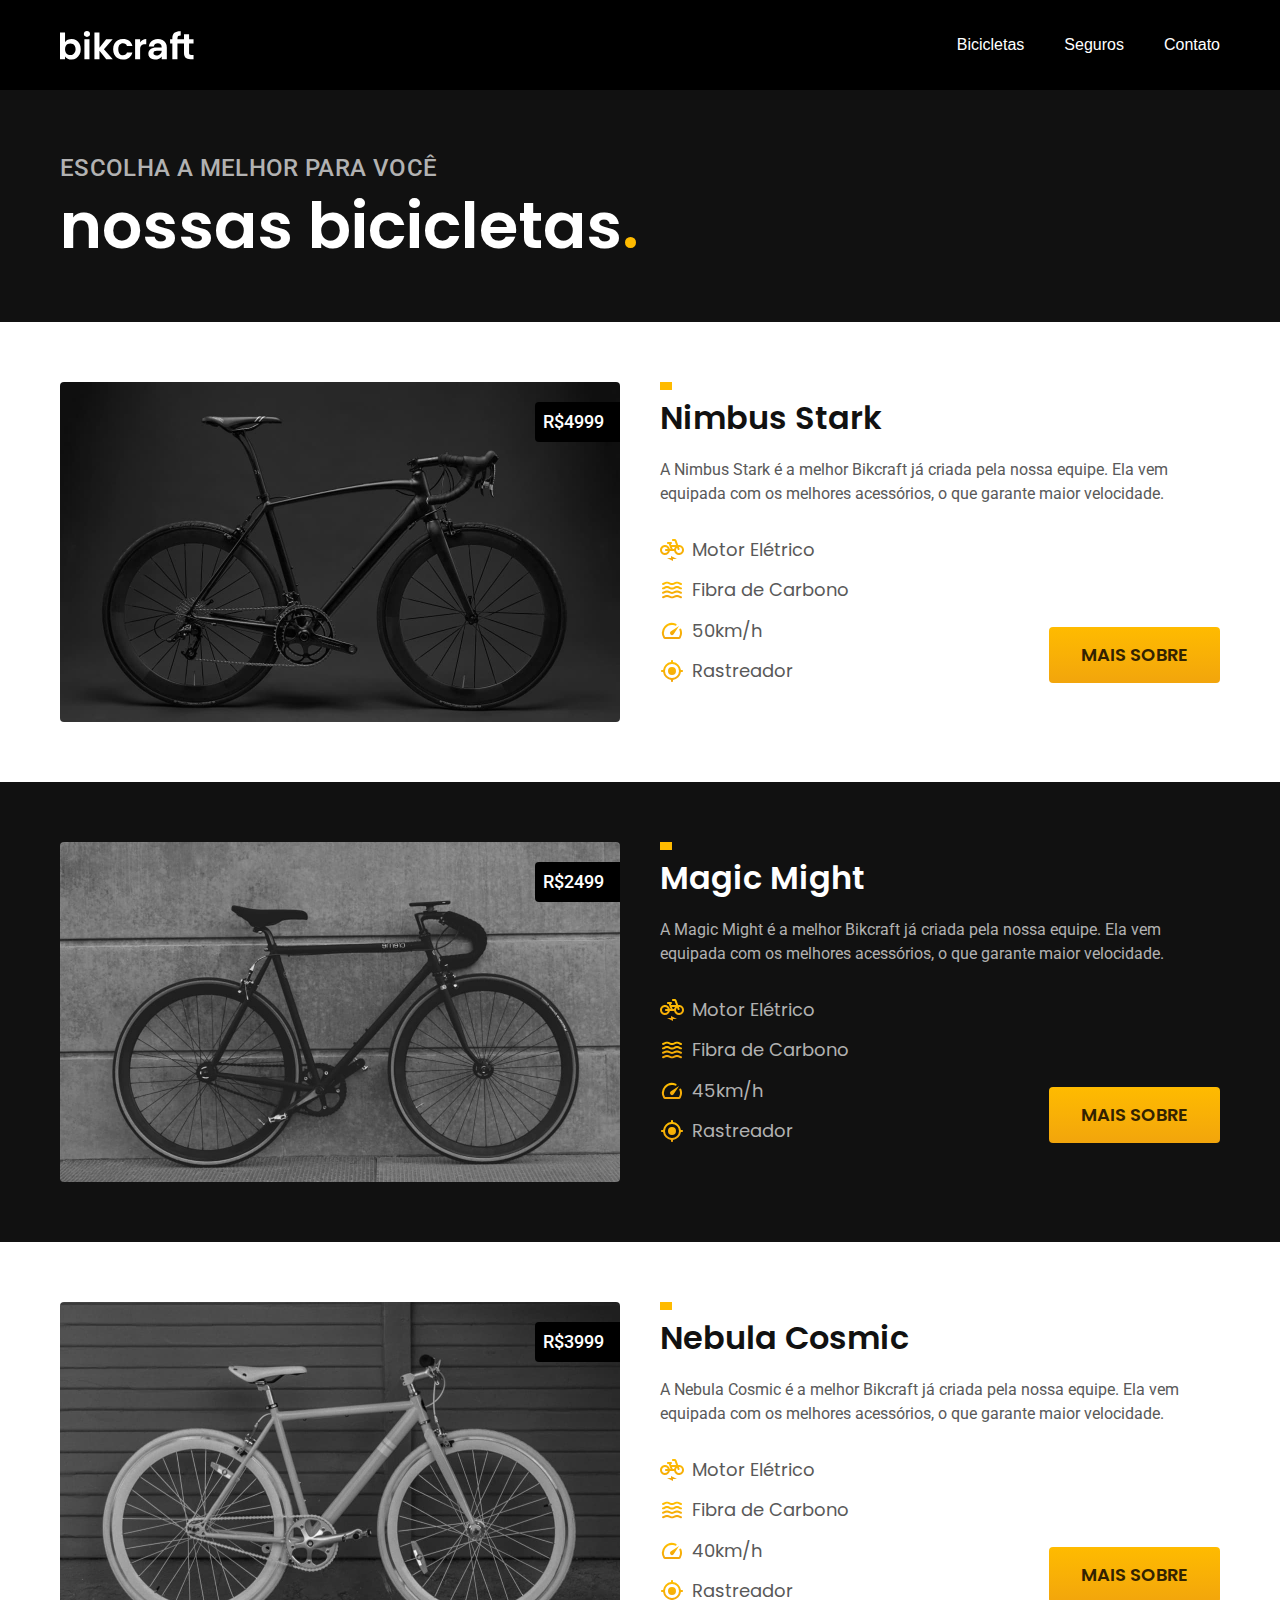
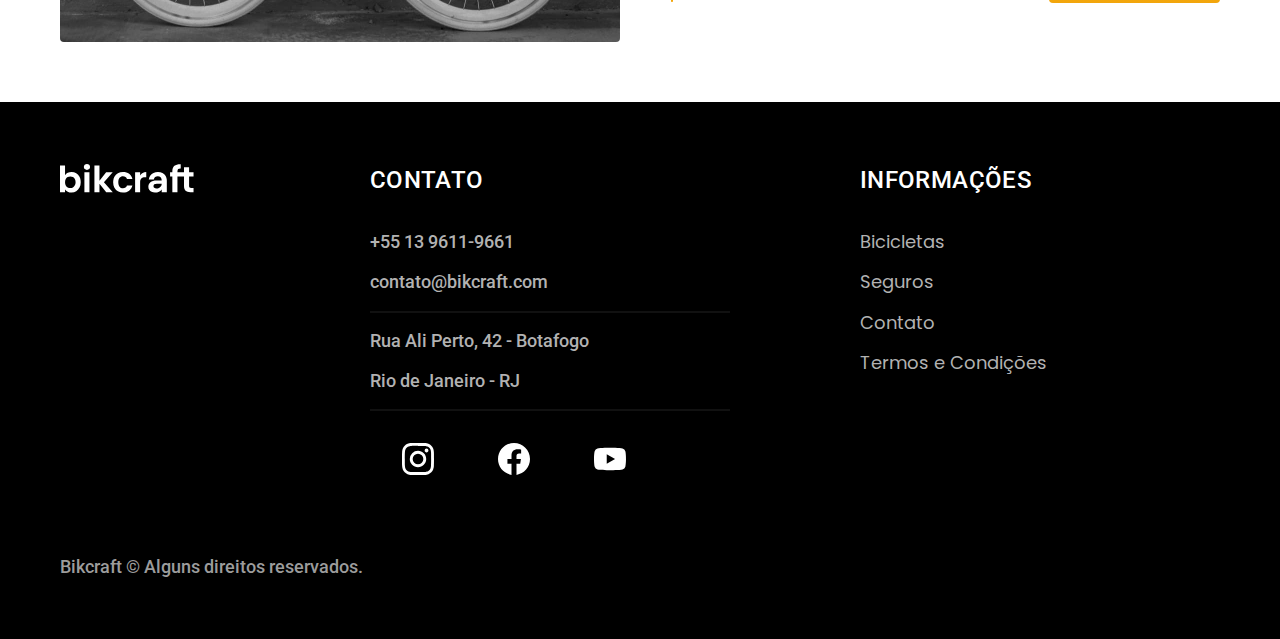
==== bicicletas.html @ 663be5a7 "inicio-pagina-bicicletas" ====
<!DOCTYPE html>
<html lang="pt-br">

<head>
  <meta charset="UTF-8">
  <meta name="viewport" content="width=device-width, initial-scale=1.0">
  <title>Bicicletas | Bikcraft</title>
  <meta name="description" content="Bicicletas.">
  <link rel="stylesheet" href="/css/style.css">
  <link rel="preconnect" href="https://fonts.googleapis.com">
  <link rel="preconnect" href="https://fonts.gstatic.com" crossorigin>
  <link href="https://fonts.googleapis.com/css2?family=Merriweather:ital,wght@0,400;1,900&family=Poppins:wght@400;600&family=Roboto:wght@400;500&display=swap" rel="stylesheet">
</head>

<body id="bicicletas">
  <header class="header-bg">
    <div class="header container">
      <a href="./">
        <img src="./img/bikcraft.svg" alt="Bikcraft">
      </a>
      <nav aria-label="primaria">
        <ul class="header-menu .font-1-m cor-0">
          <li><a href="./bicicletas.html">Bicicletas</a></li>
          <li><a href="./seguros.html">Seguros</a></li>
          <li><a href="./contato.html">Contato</a></li>
        </ul>
      </nav>
    </div>
  </header>

  <main>

    <div class="titulo-bg">
      <div class="titulo container">
        <p class="font-2-l-b cor-5">Escolha a melhor para você</p>
        <h1 class="font-1-xxl cor-0">nossas bicicletas<span class="cor-p1">.</span></h1>
      </div>
    </div>


      <div class="bicicletas container">
        <div class="bicicletas-imagem">
          <img src="./img/bicicletas/nimbus.jpg" alt="Bicicleta preta">
          <span class="font-2-m cor-0">R$4999</span>
        </div>
        <div class="bicicletas-conteudo">
          <h2 class="font-1-xl">Nimbus Stark</h2>
          <p class="font-2-s cor-8">A Nimbus Stark é a melhor Bikcraft já criada pela nossa equipe. Ela vem equipada com os melhores acessórios, o que garante maior velocidade.</p>
          <ul class="font-1-m cor-8">
            <li><img src="./img/icones/eletrica.svg" alt="">
            Motor Elétrico
            </li>
            <li><img src="./img/icones/carbono.svg" alt="">
              Fibra de Carbono
              </li>
              <li><img src="./img/icones/velocidade.svg" alt="">
                50km/h
                </li>
                <li><img src="./img/icones/rastreador.svg" alt="">
                  Rastreador
                  </li>
          </ul>
          <a class="botao seta" href="./bicicletas/nimbus">Mais Sobre</a>

        </div>
      </div>

    
    <div class="bicicletas-bg">
      <div class="bicicletas container">
        <div class="bicicletas-imagem">
          <img src="./img/bicicletas/magic.jpg" alt="Bicicleta preta">
          <span class="font-2-m cor-0">R$2499</span>
        </div>
        <div class="bicicletas-conteudo">
          <h2 class="font-1-xl cor-0">Magic Might</h2>
          <p class="font-2-s cor-5">A Magic Might é a melhor Bikcraft já criada pela nossa equipe. Ela vem equipada com os melhores acessórios, o que garante maior velocidade.</p>
          <ul class="font-1-m cor-5">
            <li><img src="./img/icones/eletrica.svg" alt="">
            Motor Elétrico
            </li>
            <li><img src="./img/icones/carbono.svg" alt="">
              Fibra de Carbono
              </li>
              <li><img src="./img/icones/velocidade.svg" alt="">
                45km/h
                </li>
                <li><img src="./img/icones/rastreador.svg" alt="">
                  Rastreador
                  </li>
          </ul>
          <a class="botao seta" href="./bicicletas/magic">Mais Sobre</a>

        </div>
      </div>
    </div>
    

      <div class="bicicletas container">
        <div class="bicicletas-imagem">
          <img src="./img/bicicletas/nebula.jpg" alt="Bicicleta preta">
          <span class="font-2-m cor-0">R$3999</span>
        </div>
        <div class="bicicletas-conteudo">
          <h2 class="font-1-xl">Nebula Cosmic</h2>
          <p class="font-2-s cor-8">A Nebula Cosmic é a melhor Bikcraft já criada pela nossa equipe. Ela vem equipada com os melhores acessórios, o que garante maior velocidade.</p>
          <ul class="font-1-m cor-8">
            <li><img src="./img/icones/eletrica.svg" alt="">
            Motor Elétrico
            </li>
            <li><img src="./img/icones/carbono.svg" alt="">
              Fibra de Carbono
              </li>
              <li><img src="./img/icones/velocidade.svg" alt="">
                40km/h
                </li>
                <li><img src="./img/icones/rastreador.svg" alt="">
                  Rastreador
                  </li>
          </ul>
          <a class="botao seta" href="./bicicletas/nebula">Mais Sobre</a>

        </div>
      </div>


   
  </main>

  <footer class="footer-bg">

    <div class="footer container">
      <img src="./img/bikcraft.svg" alt="Bikcraft">
      <div class="footer-contato">
        <h3 class="font-2-l-b cor-0">Contato</h3>
        <ul class="font-2-m cor-5">
          <li><a href="tel:+55013996119661">+55 13 9611-9661</a></li>
          <li><a href="mailto:contato@bikcraft.com">contato@bikcraft.com</a></li>
          <li>Rua Ali Perto, 42 - Botafogo</li>
          <li>Rio de Janeiro - RJ</li>
        </ul>
        <div class="footer-redes">
          <a href="./"></a>
          <img src="./img/redes/instagram.svg" alt="Instagram">
          <a href="./"></a>
          <img src="./img/redes/facebook.svg" alt="Facebook">
          <a href="./"></a>
          <img src="./img/redes/youtube.svg" alt="Youtube">
        </div>

      </div>
      <div class="footer-informacoes">
        <h3 class="font-2-l-b cor-0">Informações</h3>
        <nav>
          <ul class="font-1-m cor-5">
            <li><a href="./bicicletas.html">Bicicletas</a></li>
            <li><a href="./seguros.html">Seguros</a></li>
            <li><a href="./contato.html">Contato</a></li>
            <li><a href="./termos.html">Termos e Condições</a></li>
          </ul>
        </nav>
      </div>
      <p class="footer-copy font-2-m cor-6">Bikcraft © Alguns direitos reservados.</p>

    </div>
  </footer>
</body>

</html>
---- css/style.css ----
@import "./global/global.css";
@import "./utilidades/tipografia.css";
@import "./utilidades/cores.css";
@import "./global/header.css";
@import "./global/footer.css";

/* Utilidades */
@import "./utilidades/componentes.css";

/* Home */
@import "./home/introducao.css";
@import "./home/tecnologia.css";
@import "./home/parceiros.css";
@import "./home/depoimento.css";

/* Bicicletas */
@import "./bicicletas/bicicletas-lista.css";
@import "./bicicletas/bicicletas.css";

/* Seguros */
@import "./seguros/seguros.css";

/* Termos */
@import "./termos/termos.css";
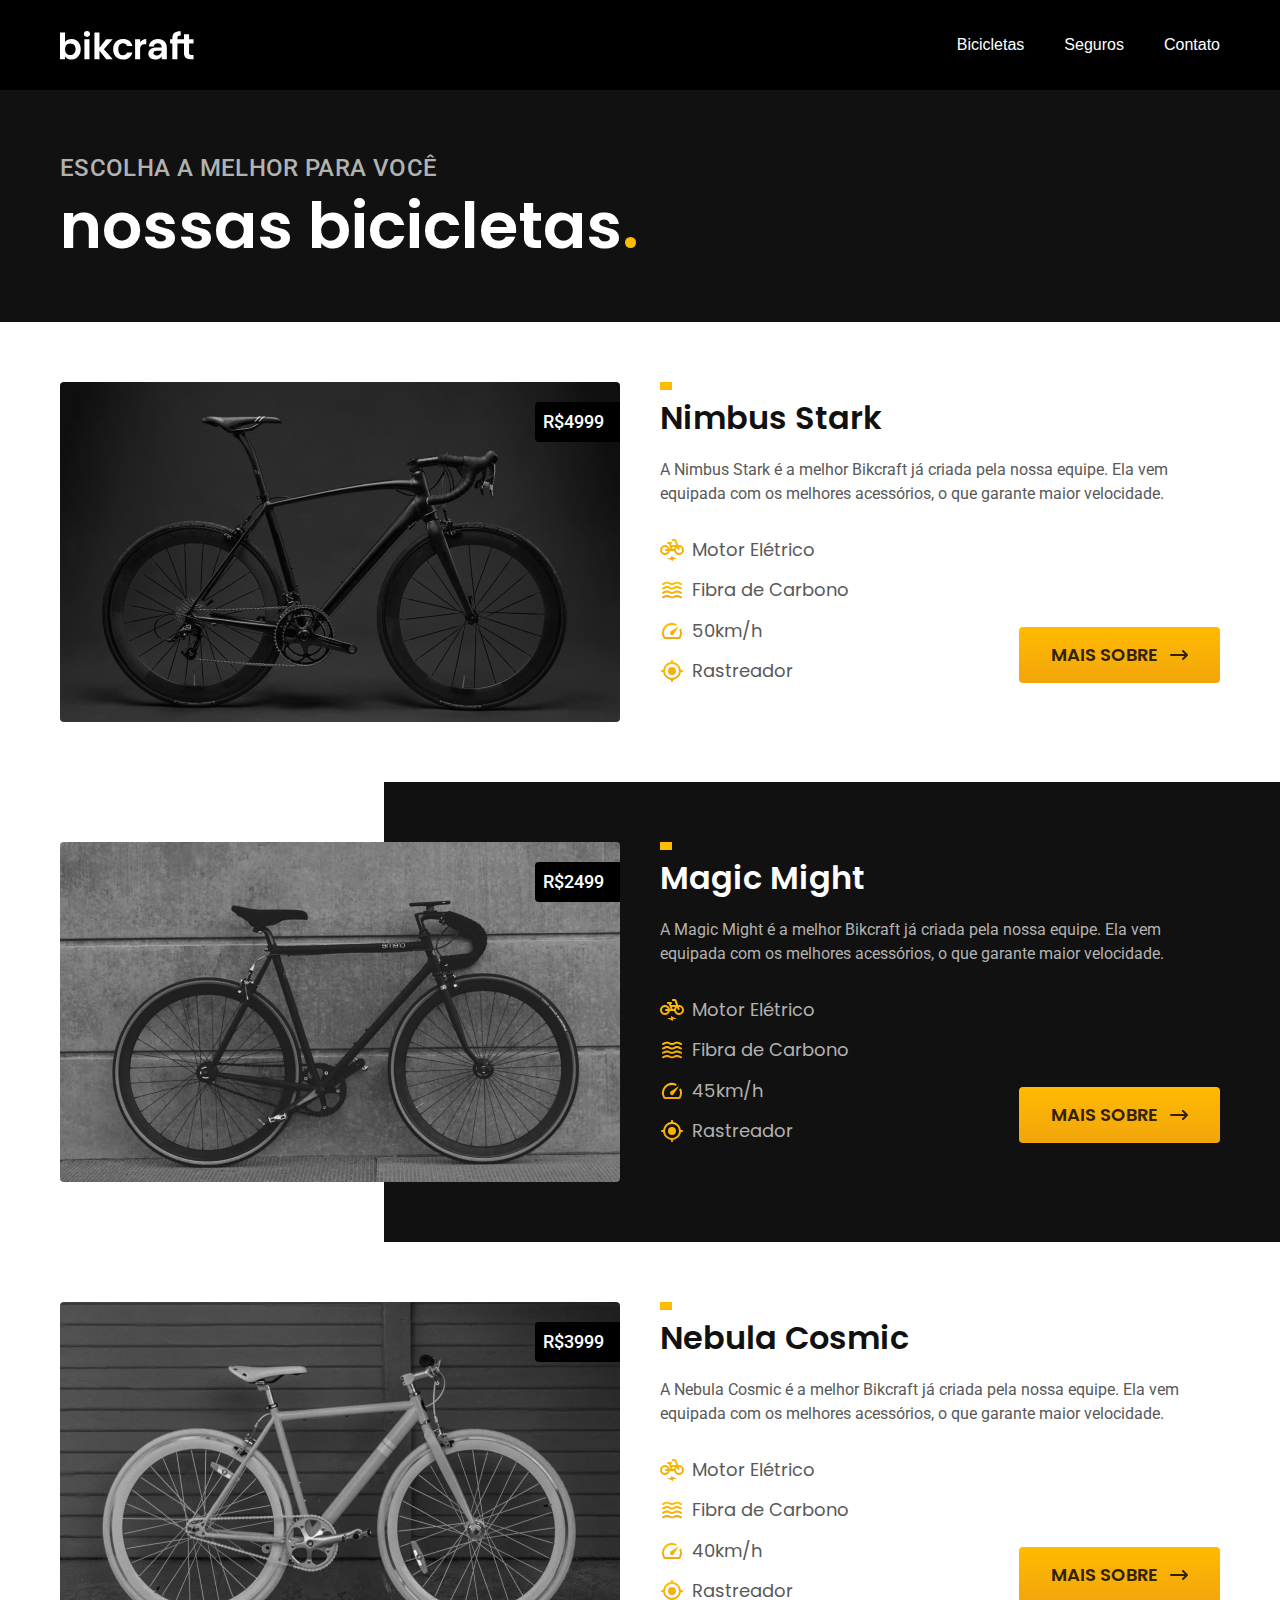
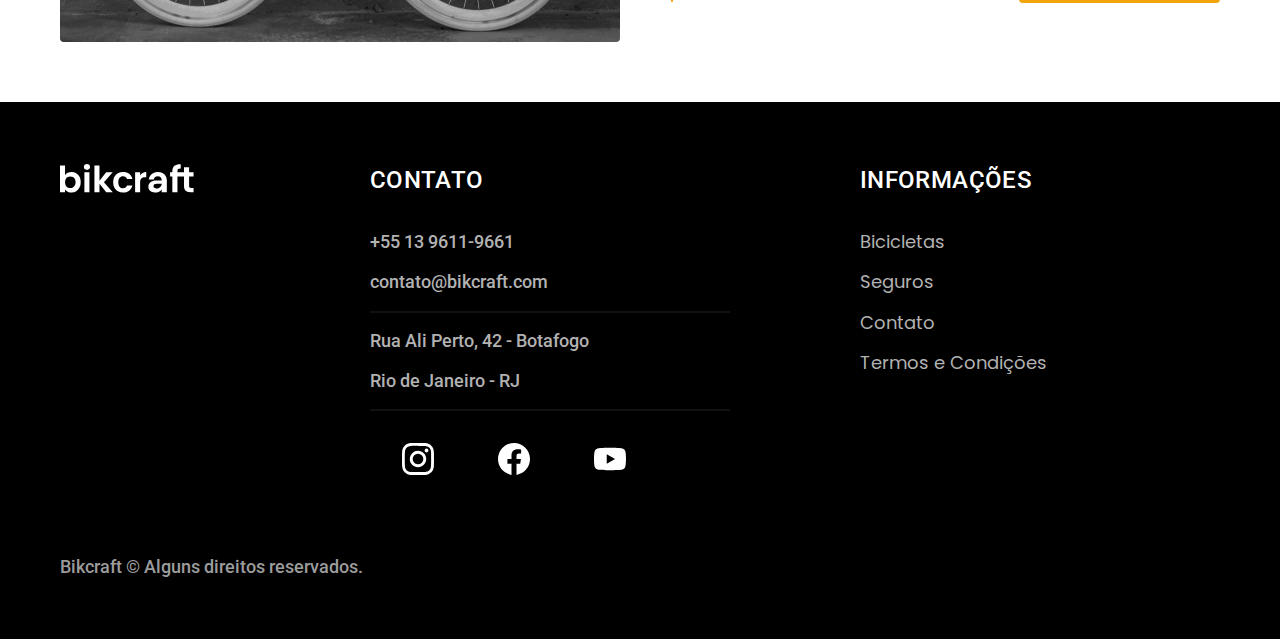
==== commit ebc39066: "inicio-bicicletas 1" ====
--- a/bicicletas.html
+++ b/bicicletas.html
@@ -60,7 +60,7 @@
                   Rastreador
                   </li>
           </ul>
-          <a class="botao seta" href="./bicicletas/nimbus">Mais Sobre</a>
+          <a class="botao seta" href="./bicicletas/nimbus.html">Mais Sobre</a>
 
         </div>
       </div>
--- a/css/style.css
+++ b/css/style.css
@@ -1,3 +1,4 @@
+/* Globais */
 @import "./global/global.css";
 @import "./utilidades/tipografia.css";
 @import "./utilidades/cores.css";
@@ -19,6 +20,8 @@
 
 /* Seguros */
 @import "./seguros/seguros.css";
+@import "./seguros/vantagens.css";
+@import "./seguros/perguntas.css";
 
 /* Termos */
 @import "./termos/termos.css";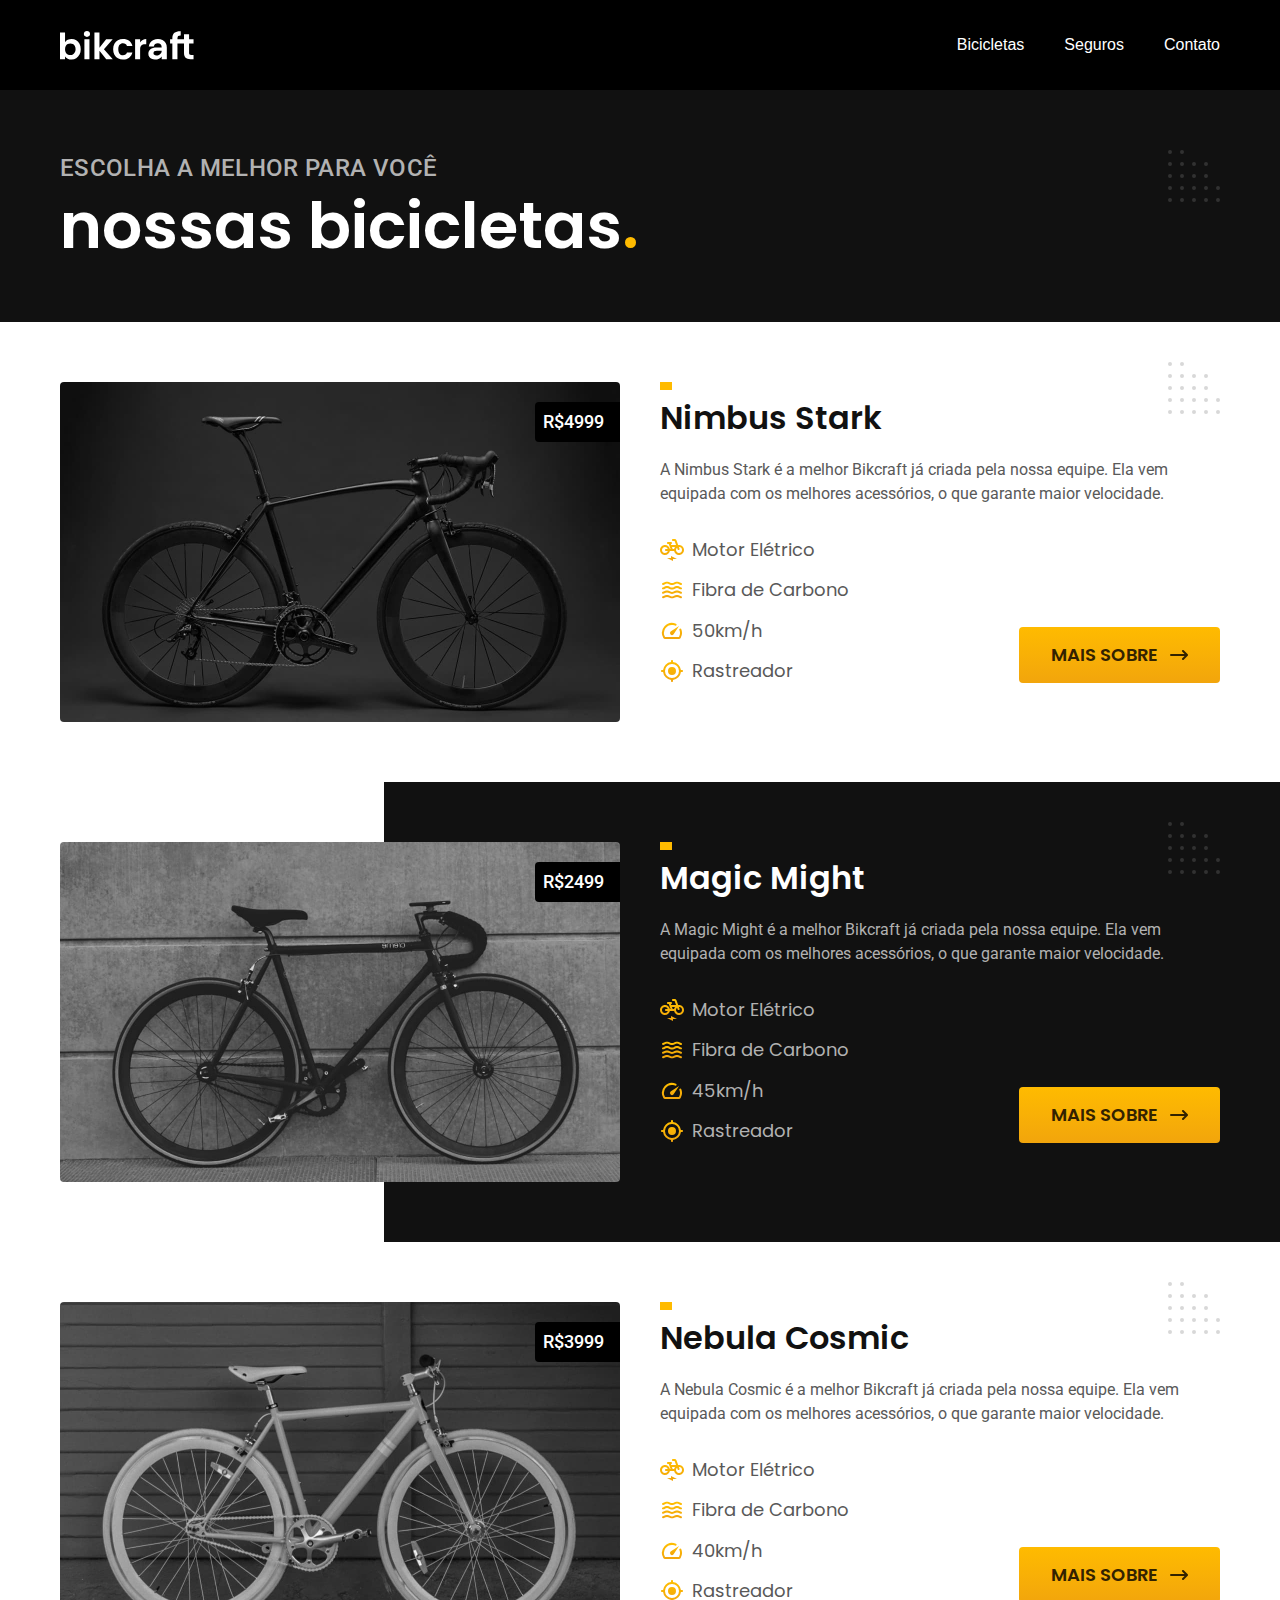
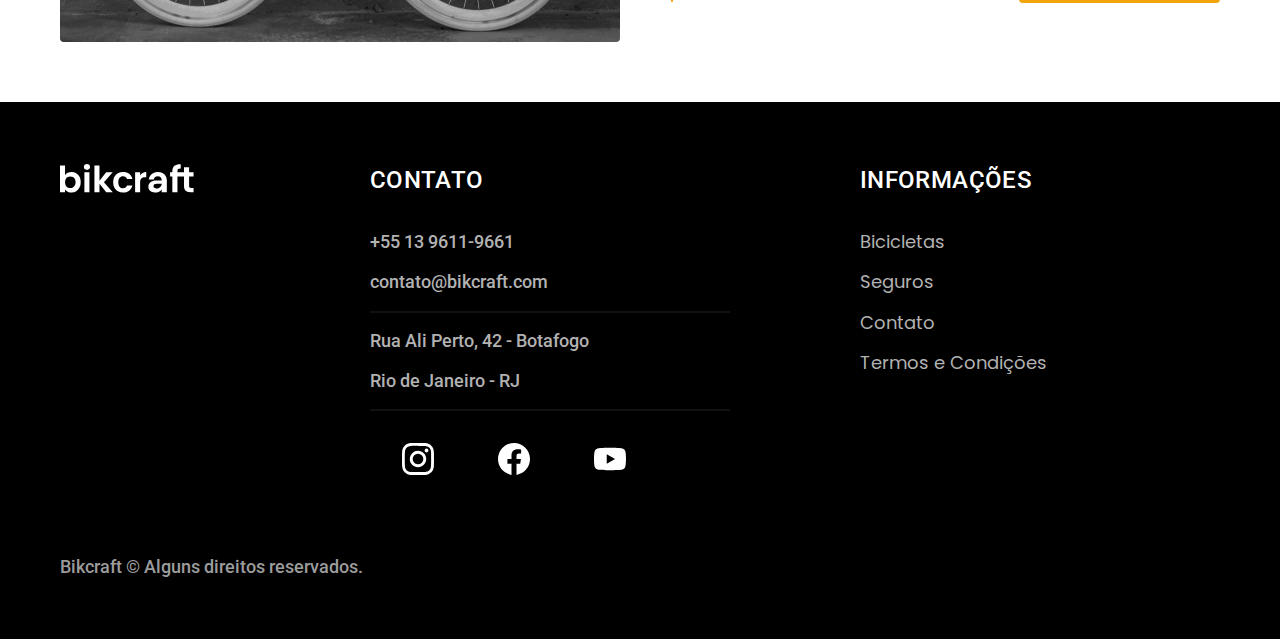
==== commit 99682c17: "fim-projeto" ====
--- a/bicicletas.html
+++ b/bicicletas.html
@@ -6,6 +6,7 @@
   <meta name="viewport" content="width=device-width, initial-scale=1.0">
   <title>Bicicletas | Bikcraft</title>
   <meta name="description" content="Bicicletas.">
+  <link rel="preload" href="/css/style.css" as="style">
   <link rel="stylesheet" href="/css/style.css">
   <link rel="preconnect" href="https://fonts.googleapis.com">
   <link rel="preconnect" href="https://fonts.gstatic.com" crossorigin>
@@ -16,7 +17,7 @@
   <header class="header-bg">
     <div class="header container">
       <a href="./">
-        <img src="./img/bikcraft.svg" alt="Bikcraft">
+        <img src="./img/bikcraft.svg"   width="136" height="32" alt="Bikcraft">
       </a>
       <nav aria-label="primaria">
         <ul class="header-menu .font-1-m cor-0">
@@ -38,99 +39,99 @@
     </div>
 
 
-      <div class="bicicletas container">
-        <div class="bicicletas-imagem">
-          <img src="./img/bicicletas/nimbus.jpg" alt="Bicicleta preta">
-          <span class="font-2-m cor-0">R$4999</span>
-        </div>
-        <div class="bicicletas-conteudo">
-          <h2 class="font-1-xl">Nimbus Stark</h2>
-          <p class="font-2-s cor-8">A Nimbus Stark é a melhor Bikcraft já criada pela nossa equipe. Ela vem equipada com os melhores acessórios, o que garante maior velocidade.</p>
-          <ul class="font-1-m cor-8">
-            <li><img src="./img/icones/eletrica.svg" alt="">
+    <div class="bicicletas container">
+      <div class="bicicletas-imagem">
+        <img src="./img/bicicletas/nimbus.jpg"   width="1120" height="680" alt="Bicicleta preta">
+        <span class="font-2-m cor-0">R$4999</span>
+      </div>
+      <div class="bicicletas-conteudo">
+        <h2 class="font-1-xl">Nimbus Stark</h2>
+        <p class="font-2-s cor-8">A Nimbus Stark é a melhor Bikcraft já criada pela nossa equipe. Ela vem equipada com os melhores acessórios, o que garante maior velocidade.</p>
+        <ul class="font-1-m cor-8">
+          <li><img src="./img/icones/eletrica.svg"   width="32" height="32" alt="">
             Motor Elétrico
-            </li>
-            <li><img src="./img/icones/carbono.svg" alt="">
-              Fibra de Carbono
-              </li>
-              <li><img src="./img/icones/velocidade.svg" alt="">
-                50km/h
-                </li>
-                <li><img src="./img/icones/rastreador.svg" alt="">
-                  Rastreador
-                  </li>
-          </ul>
-          <a class="botao seta" href="./bicicletas/nimbus.html">Mais Sobre</a>
+          </li>
+          <li><img src="./img/icones/carbono.svg"   width="32" height="32" alt="">
+            Fibra de Carbono
+          </li>
+          <li><img src="./img/icones/velocidade.svg"   width="32" height="32" alt="">
+            50km/h
+          </li>
+          <li><img src="./img/icones/rastreador.svg"   width="32" height="32" alt="">
+            Rastreador
+          </li>
+        </ul>
+        <a class="botao seta" href="./bicicletas/nimbus.html">Mais Sobre</a>
 
-        </div>
       </div>
+    </div>
 
-    
+
     <div class="bicicletas-bg">
       <div class="bicicletas container">
         <div class="bicicletas-imagem">
-          <img src="./img/bicicletas/magic.jpg" alt="Bicicleta preta">
+          <img src="./img/bicicletas/magic.jpg"   width="1120" height="680" alt="Bicicleta preta">
           <span class="font-2-m cor-0">R$2499</span>
         </div>
         <div class="bicicletas-conteudo">
           <h2 class="font-1-xl cor-0">Magic Might</h2>
           <p class="font-2-s cor-5">A Magic Might é a melhor Bikcraft já criada pela nossa equipe. Ela vem equipada com os melhores acessórios, o que garante maior velocidade.</p>
           <ul class="font-1-m cor-5">
-            <li><img src="./img/icones/eletrica.svg" alt="">
-            Motor Elétrico
+            <li><img src="./img/icones/eletrica.svg"   width="32" height="32" alt="">
+              Motor Elétrico
             </li>
-            <li><img src="./img/icones/carbono.svg" alt="">
+            <li><img src="./img/icones/carbono.svg"   width="32" height="32" alt="">
               Fibra de Carbono
-              </li>
-              <li><img src="./img/icones/velocidade.svg" alt="">
-                45km/h
-                </li>
-                <li><img src="./img/icones/rastreador.svg" alt="">
-                  Rastreador
-                  </li>
+            </li>
+            <li><img src="./img/icones/velocidade.svg"   width="32" height="32" alt="">
+              45km/h
+            </li>
+            <li><img src="./img/icones/rastreador.svg"   width="32" height="32" alt="">
+              Rastreador
+            </li>
           </ul>
-          <a class="botao seta" href="./bicicletas/magic">Mais Sobre</a>
+          <a class="botao seta" href="./bicicletas/magic.html">Mais Sobre</a>
 
         </div>
       </div>
     </div>
-    
-
-      <div class="bicicletas container">
-        <div class="bicicletas-imagem">
-          <img src="./img/bicicletas/nebula.jpg" alt="Bicicleta preta">
-          <span class="font-2-m cor-0">R$3999</span>
-        </div>
-        <div class="bicicletas-conteudo">
-          <h2 class="font-1-xl">Nebula Cosmic</h2>
-          <p class="font-2-s cor-8">A Nebula Cosmic é a melhor Bikcraft já criada pela nossa equipe. Ela vem equipada com os melhores acessórios, o que garante maior velocidade.</p>
-          <ul class="font-1-m cor-8">
-            <li><img src="./img/icones/eletrica.svg" alt="">
-            Motor Elétrico
-            </li>
-            <li><img src="./img/icones/carbono.svg" alt="">
-              Fibra de Carbono
-              </li>
-              <li><img src="./img/icones/velocidade.svg" alt="">
-                40km/h
-                </li>
-                <li><img src="./img/icones/rastreador.svg" alt="">
-                  Rastreador
-                  </li>
-          </ul>
-          <a class="botao seta" href="./bicicletas/nebula">Mais Sobre</a>
-
-        </div>
-      </div>
 
 
-   
+    <div class="bicicletas container">
+      <div class="bicicletas-imagem">
+        <img src="./img/bicicletas/nebula.jpg"   width="1120" height="680" alt="Bicicleta preta">
+        <span class="font-2-m cor-0">R$3999</span>
+      </div>
+      <div class="bicicletas-conteudo">
+        <h2 class="font-1-xl">Nebula Cosmic</h2>
+        <p class="font-2-s cor-8">A Nebula Cosmic é a melhor Bikcraft já criada pela nossa equipe. Ela vem equipada com os melhores acessórios, o que garante maior velocidade.</p>
+        <ul class="font-1-m cor-8">
+          <li><img src="./img/icones/eletrica.svg"   width="32" height="32" alt="">
+            Motor Elétrico
+          </li>
+          <li><img src="./img/icones/carbono.svg"   width="32" height="32" alt="">
+            Fibra de Carbono
+          </li>
+          <li><img src="./img/icones/velocidade.svg"   width="32" height="32" alt="">
+            40km/h
+          </li>
+          <li><img src="./img/icones/rastreador.svg"   width="32" height="32" alt="">
+            Rastreador
+          </li>
+        </ul>
+        <a class="botao seta" href="./bicicletas/nebula.html">Mais Sobre</a>
+
+      </div>
+    </div>
+
+
+
   </main>
 
   <footer class="footer-bg">
 
     <div class="footer container">
-      <img src="./img/bikcraft.svg" alt="Bikcraft">
+      <img src="./img/bikcraft.svg"   width="136" height="32" alt="Bikcraft">
       <div class="footer-contato">
         <h3 class="font-2-l-b cor-0">Contato</h3>
         <ul class="font-2-m cor-5">
@@ -141,11 +142,11 @@
         </ul>
         <div class="footer-redes">
           <a href="./"></a>
-          <img src="./img/redes/instagram.svg" alt="Instagram">
+          <img src="./img/redes/instagram.svg" width="32" height="32"  alt="Instagram">
           <a href="./"></a>
-          <img src="./img/redes/facebook.svg" alt="Facebook">
+          <img src="./img/redes/facebook.svg" width="32" height="32" alt="Facebook">
           <a href="./"></a>
-          <img src="./img/redes/youtube.svg" alt="Youtube">
+          <img src="./img/redes/youtube.svg" width="32" height="32" alt="Youtube">
         </div>
 
       </div>
--- a/css/style.css
+++ b/css/style.css
@@ -7,6 +7,7 @@
 
 /* Utilidades */
 @import "./utilidades/componentes.css";
+@import "./utilidades/formulario.css";
 
 /* Home */
 @import "./home/introducao.css";
@@ -18,10 +19,21 @@
 @import "./bicicletas/bicicletas-lista.css";
 @import "./bicicletas/bicicletas.css";
 
+/* Bicicleta */
+@import "./bicicleta/bicicleta.css";
+@import "./bicicleta/seguro.css";
+
 /* Seguros */
 @import "./seguros/seguros.css";
 @import "./seguros/vantagens.css";
 @import "./seguros/perguntas.css";
 
+/* Contato */
+@import "./contato/contato.css";
+@import "./contato/lojas.css";
+
+/* Contato */
+@import "./orcamento/orcamento.css";
+
 /* Termos */
-@import "./termos/termos.css";+@import "./termos/termos.css";
--- a/css/style.css
+++ b/css/style.css
@@ -7,6 +7,7 @@
 
 /* Utilidades */
 @import "./utilidades/componentes.css";
+@import "./utilidades/formulario.css";
 
 /* Home */
 @import "./home/introducao.css";
@@ -18,10 +19,21 @@
 @import "./bicicletas/bicicletas-lista.css";
 @import "./bicicletas/bicicletas.css";
 
+/* Bicicleta */
+@import "./bicicleta/bicicleta.css";
+@import "./bicicleta/seguro.css";
+
 /* Seguros */
 @import "./seguros/seguros.css";
 @import "./seguros/vantagens.css";
 @import "./seguros/perguntas.css";
 
+/* Contato */
+@import "./contato/contato.css";
+@import "./contato/lojas.css";
+
+/* Contato */
+@import "./orcamento/orcamento.css";
+
 /* Termos */
-@import "./termos/termos.css";+@import "./termos/termos.css";
